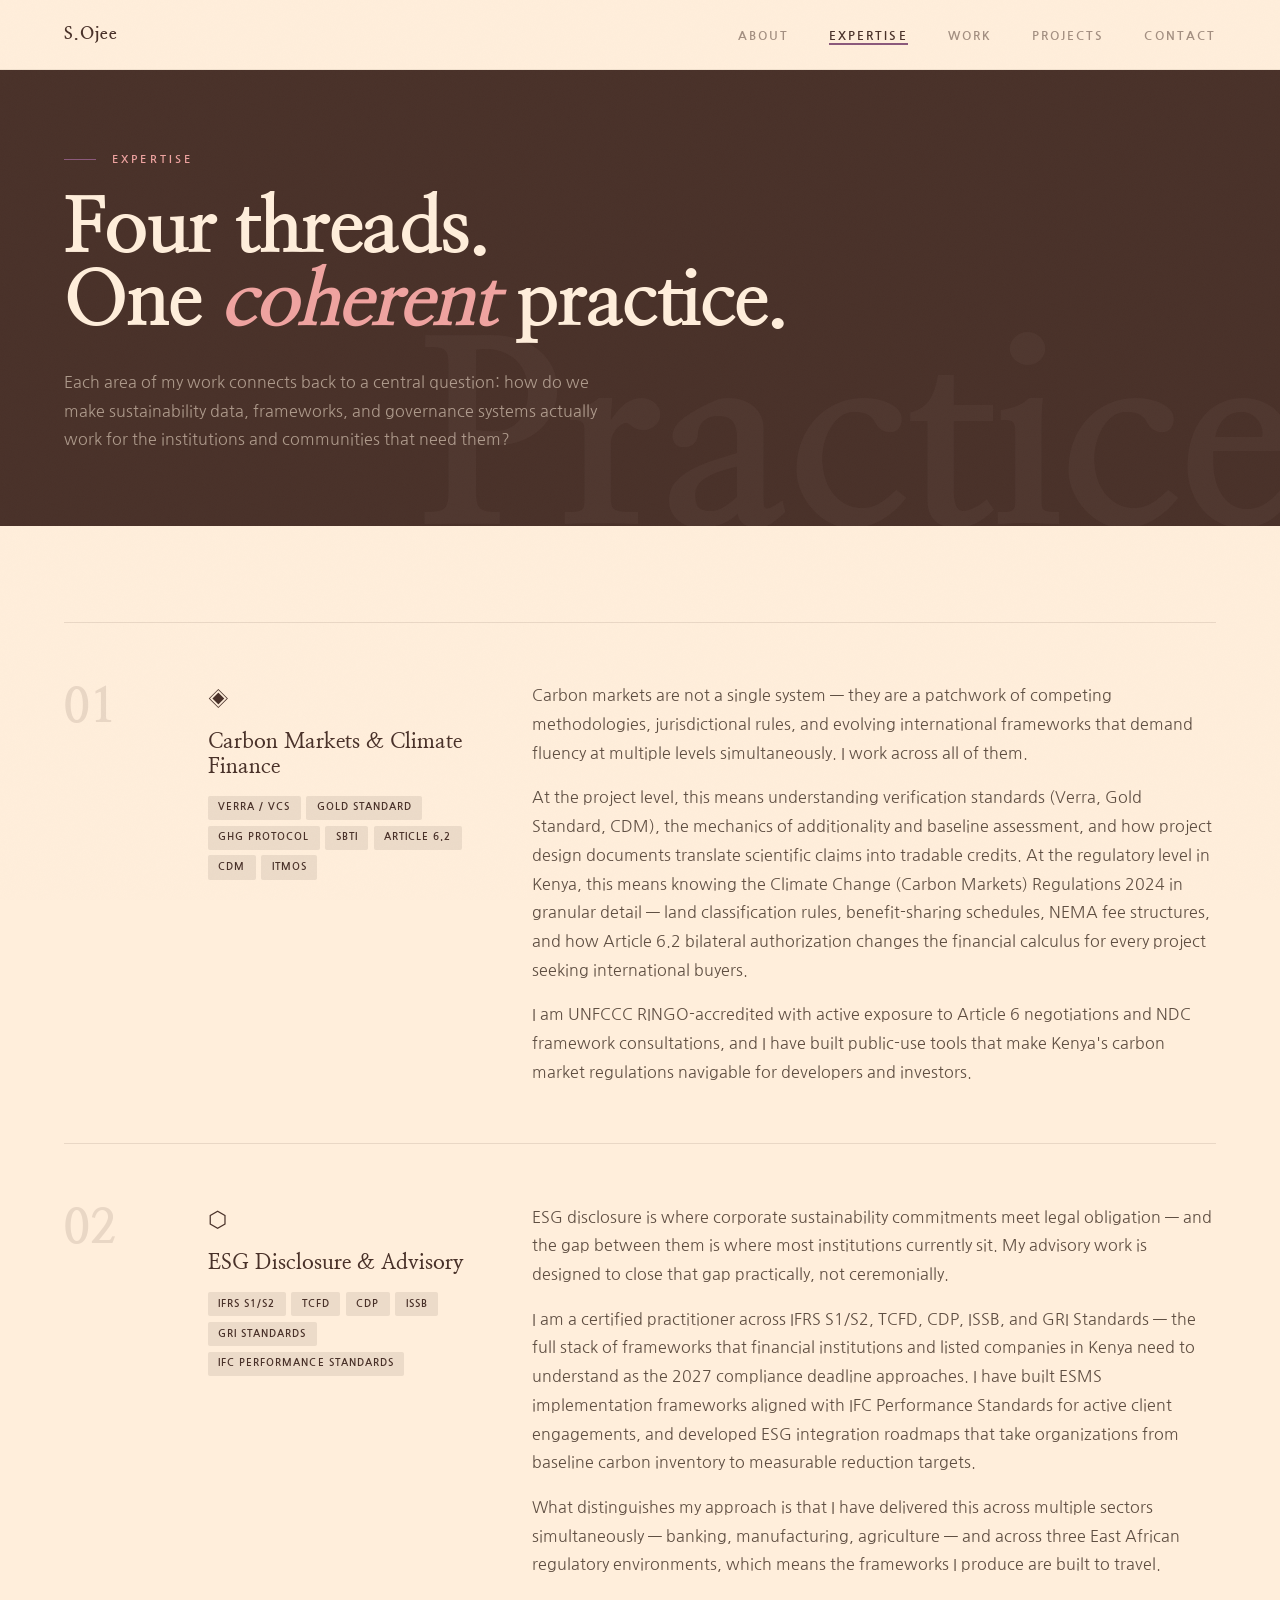
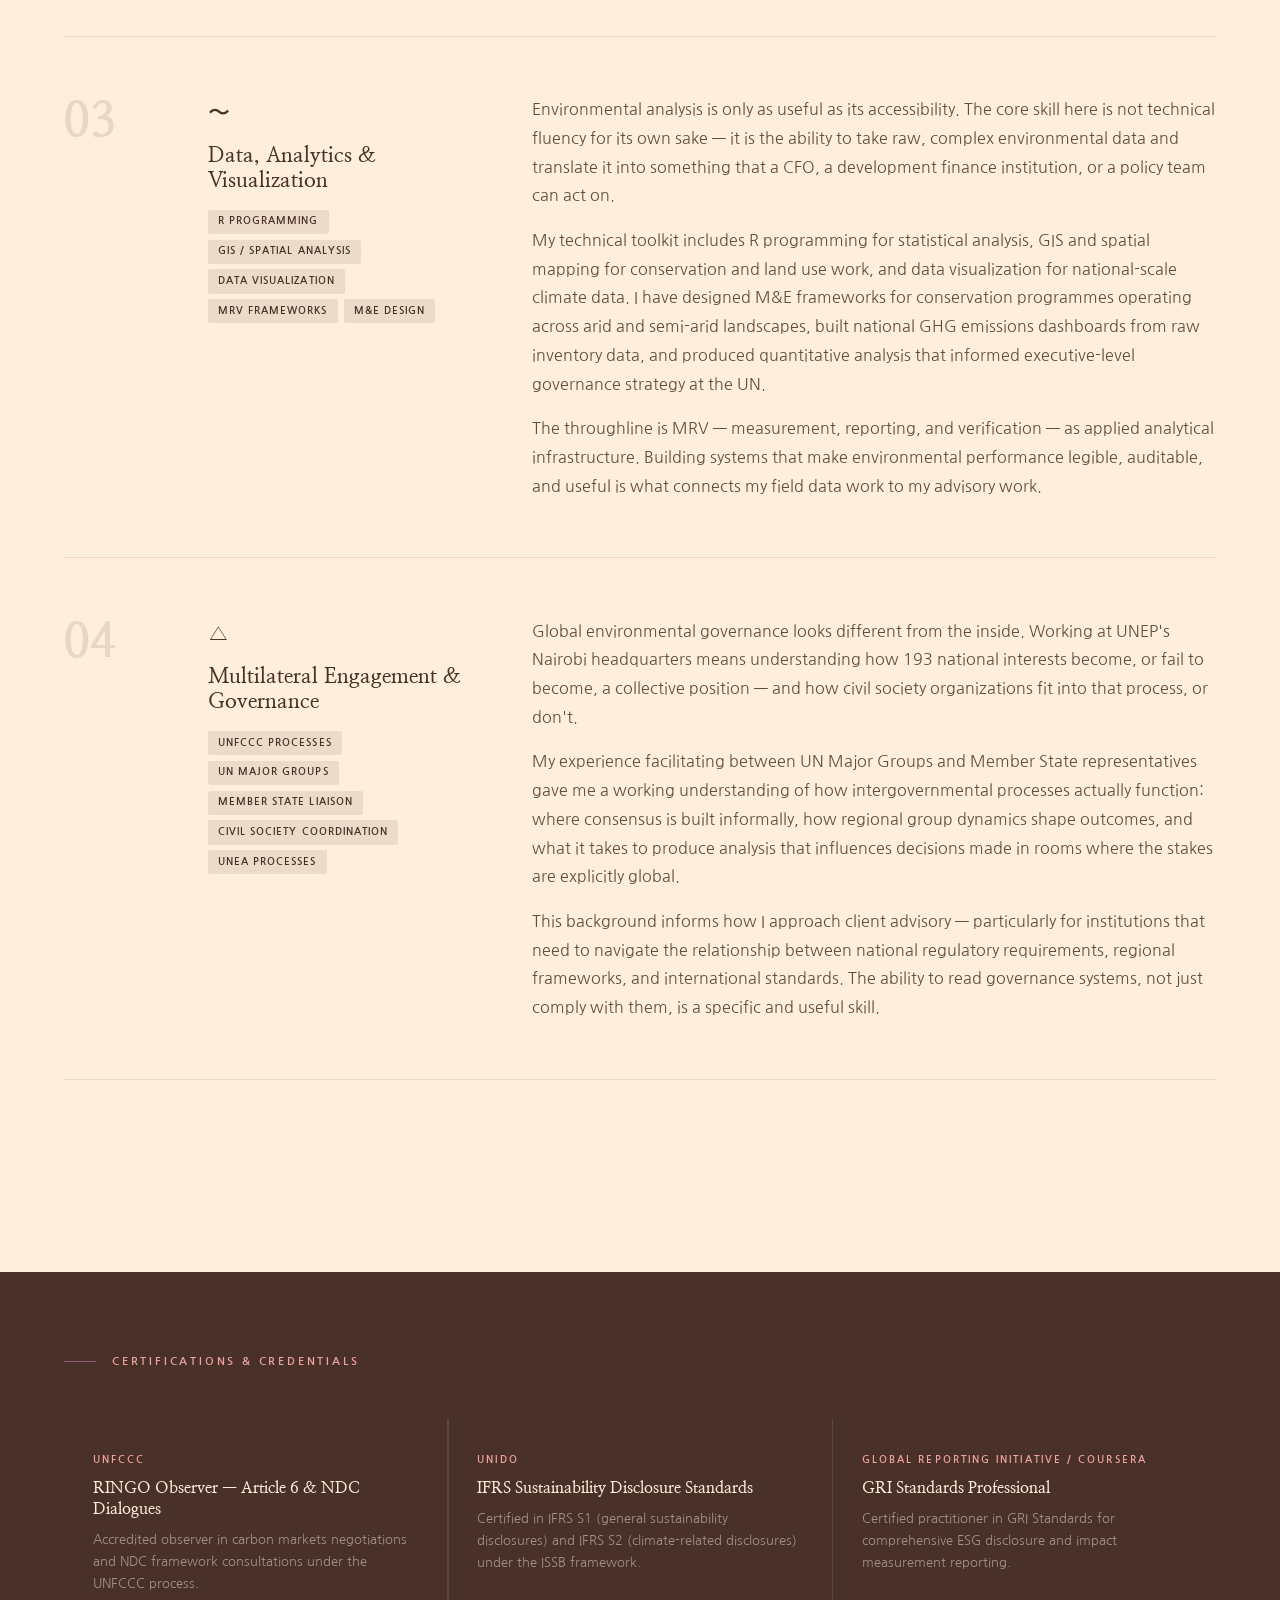
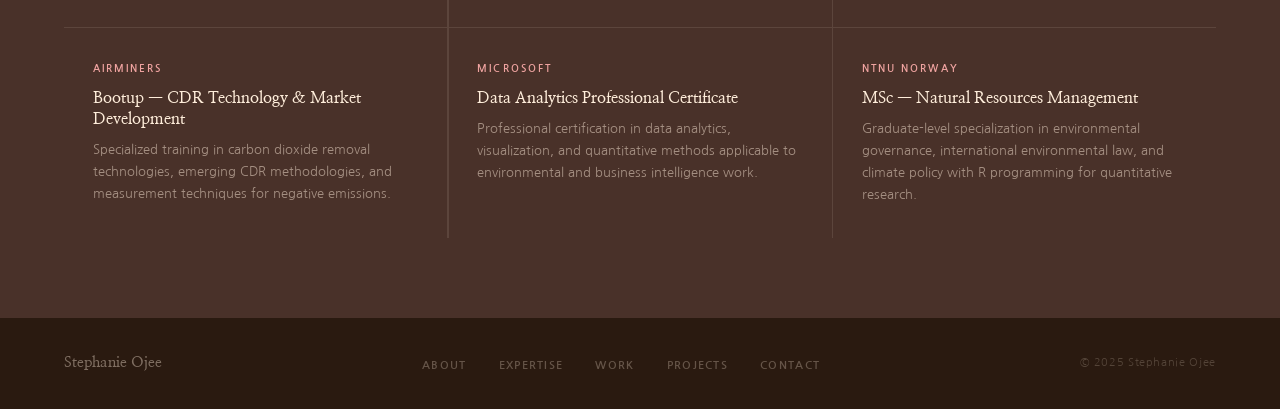
==== expertise.html @ 9ec13e8f "Add files via upload" ====
<!DOCTYPE html>
<html lang="en">
<head>
  <meta charset="UTF-8"/>
  <meta name="viewport" content="width=device-width, initial-scale=1.0"/>
  <title>Expertise — Stephanie Ojee</title>
  <style>
/* ── SHARED ── */
/* ═══════════════════════════════════════════════
   STEPHANIE OJEE — Shared Stylesheet
   ═══════════════════════════════════════════════ */

@import url('https://fonts.googleapis.com/css2?family=Nanum+Myeongjo:wght@400;700;800&family=Nanum+Gothic:wght@400;700;800&display=swap');

:root {
  --cream:  #ffeedb;
  --peach:  #ffdec7;
  --rose:   #efa3a0;
  --plum:   #8b597b;
  --earth:  #493129;
  --ink:    #2a1a10;
  --font-serif: 'Nanum Myeongjo', Georgia, serif;
  --font-sans:  'Nanum Gothic', sans-serif;
  --nav-h: 70px;
  --max-w: 1160px;
  --gutter: 4rem;
}

*, *::before, *::after { box-sizing: border-box; margin: 0; padding: 0; }
html { scroll-behavior: smooth; }

body {
  background: var(--cream);
  color: var(--earth);
  font-family: var(--font-sans);
  font-size: 16px;
  line-height: 1.7;
  overflow-x: hidden;
  padding-top: var(--nav-h);
}

img { display: block; max-width: 100%; }
a { color: inherit; text-decoration: none; }

::-webkit-scrollbar { width: 5px; }
::-webkit-scrollbar-track { background: var(--cream); }
::-webkit-scrollbar-thumb { background: var(--plum); border-radius: 3px; }

body::before {
  content: '';
  position: fixed; inset: 0;
  pointer-events: none; z-index: 9999;
  opacity: 0.02;
  background-image: url("data:image/svg+xml,%3Csvg viewBox='0 0 256 256' xmlns='http://www.w3.org/2000/svg'%3E%3Cfilter id='n'%3E%3CfeTurbulence type='fractalNoise' baseFrequency='0.9' numOctaves='4' stitchTiles='stitch'/%3E%3C/filter%3E%3Crect width='100%25' height='100%25' filter='url(%23n)'/%3E%3C/svg%3E");
  background-size: 200px 200px;
}

/* ─── NAV ──────────────────────────── */
nav {
  position: fixed;
  top: 0; left: 0; right: 0;
  height: var(--nav-h);
  z-index: 100;
  display: flex;
  justify-content: space-between;
  align-items: center;
  padding: 0 var(--gutter);
  background: rgba(255,238,219,0.93);
  backdrop-filter: blur(14px);
  border-bottom: 1px solid rgba(73,49,41,0.08);
}

.nav-logo {
  font-family: var(--font-serif);
  font-size: 1.05rem;
  font-weight: 800;
  letter-spacing: 0.05em;
  color: var(--earth);
}

.nav-links {
  display: flex;
  gap: 2.5rem;
  list-style: none;
}

.nav-links a {
  font-family: var(--font-sans);
  font-size: 0.72rem;
  font-weight: 700;
  letter-spacing: 0.18em;
  text-transform: uppercase;
  color: var(--earth);
  opacity: 0.5;
  transition: opacity 0.2s;
  position: relative;
  padding-bottom: 3px;
}

.nav-links a::after {
  content: '';
  position: absolute;
  bottom: 0; left: 0;
  width: 0; height: 1.5px;
  background: var(--plum);
  transition: width 0.3s ease;
}

.nav-links a:hover { opacity: 1; }
.nav-links a:hover::after { width: 100%; }
.nav-links a.active { opacity: 1; }
.nav-links a.active::after { width: 100%; }

.nav-toggle {
  display: none;
  flex-direction: column;
  gap: 5px;
  cursor: pointer;
  background: none;
  border: none;
  padding: 4px;
}
.nav-toggle span { display: block; width: 22px; height: 2px; background: var(--earth); }

/* ─── PAGE HERO ─────────────────────── */
.page-hero {
  background: var(--earth);
  padding: 5rem var(--gutter) 4.5rem;
  position: relative;
  overflow: hidden;
}

.page-hero-bg {
  position: absolute;
  right: -1rem; bottom: -3rem;
  font-family: var(--font-serif);
  font-size: clamp(10rem, 20vw, 22rem);
  font-weight: 800;
  color: rgba(255,238,219,0.035);
  line-height: 1;
  user-select: none;
  pointer-events: none;
  white-space: nowrap;
}

.page-label {
  font-family: var(--font-sans);
  font-size: 0.7rem;
  font-weight: 700;
  letter-spacing: 0.28em;
  text-transform: uppercase;
  color: var(--rose);
  display: flex;
  align-items: center;
  gap: 1rem;
  margin-bottom: 1.5rem;
}

.page-label::before {
  content: '';
  display: block;
  width: 2rem; height: 1px;
  background: var(--plum);
}

.page-title {
  font-family: var(--font-serif);
  font-size: clamp(2.8rem, 6vw, 5.5rem);
  font-weight: 800;
  line-height: 0.95;
  color: var(--cream);
  letter-spacing: -0.02em;
}

.page-title em { font-style: italic; color: var(--rose); }

.page-subtitle {
  max-width: 540px;
  margin-top: 1.8rem;
  font-size: 1rem;
  line-height: 1.8;
  color: rgba(255,238,219,0.55);
}

/* ─── SECTION LABEL ─────────────────── */
.section-label {
  font-family: var(--font-sans);
  font-size: 0.7rem;
  font-weight: 700;
  letter-spacing: 0.25em;
  text-transform: uppercase;
  color: var(--plum);
  display: flex;
  align-items: center;
  gap: 1rem;
  margin-bottom: 1.5rem;
}

.section-label::before {
  content: '';
  display: block;
  width: 2rem; height: 1px;
  background: var(--rose);
}

.section-label.light { color: var(--rose); }
.section-label.light::before { background: var(--plum); }

/* ─── BUTTONS ───────────────────────── */
.btn-primary {
  display: inline-block;
  background: var(--earth);
  color: var(--cream);
  font-family: var(--font-sans);
  font-size: 0.75rem;
  font-weight: 700;
  letter-spacing: 0.15em;
  text-transform: uppercase;
  padding: 0.85rem 2rem;
  border: 2px solid var(--earth);
  transition: background 0.25s, color 0.25s;
}
.btn-primary:hover { background: transparent; color: var(--earth); }

.link-arrow {
  display: inline-flex;
  align-items: center;
  gap: 0.4rem;
  font-size: 0.75rem;
  font-weight: 700;
  letter-spacing: 0.1em;
  text-transform: uppercase;
  color: var(--rose);
  transition: gap 0.2s, color 0.2s;
}
.link-arrow:hover { gap: 0.7rem; color: var(--cream); }

/* ─── TAGS ──────────────────────────── */
.tag {
  display: inline-block;
  font-size: 0.63rem;
  font-weight: 700;
  letter-spacing: 0.1em;
  text-transform: uppercase;
  padding: 0.22rem 0.65rem;
  border-radius: 2px;
}
.tag-dark  { background: rgba(73,49,41,0.1);  color: var(--earth); }
.tag-plum  { background: var(--plum);          color: var(--cream); }
.tag-rose  { background: var(--rose);          color: var(--earth); }
.tag-light { background: rgba(255,238,219,0.12); color: var(--peach); }
.tag-peach { background: var(--peach);         color: var(--earth); }

/* ─── FOOTER ────────────────────────── */
footer {
  background: var(--ink);
  padding: 2rem var(--gutter);
  display: flex;
  justify-content: space-between;
  align-items: center;
  flex-wrap: wrap;
  gap: 1rem;
}
.footer-name {
  font-family: var(--font-serif);
  font-size: 0.95rem;
  font-weight: 700;
  color: rgba(255,238,219,0.4);
}
.footer-nav {
  display: flex;
  gap: 2rem;
  list-style: none;
}
.footer-nav a {
  font-size: 0.68rem;
  font-weight: 700;
  letter-spacing: 0.12em;
  text-transform: uppercase;
  color: rgba(255,238,219,0.28);
  transition: color 0.2s;
}
.footer-nav a:hover { color: var(--rose); }
.footer-copy {
  font-size: 0.68rem;
  color: rgba(255,238,219,0.2);
  letter-spacing: 0.06em;
}

/* ─── RESPONSIVE ────────────────────── */
@media (max-width: 900px)  { :root { --gutter: 2.5rem; } }
@media (max-width: 768px) {
  :root { --gutter: 1.5rem; }
  .nav-links {
    display: none;
    flex-direction: column;
    gap: 1.5rem;
    position: absolute;
    top: var(--nav-h); left: 0; right: 0;
    background: var(--cream);
    padding: 2rem var(--gutter);
    border-top: 1px solid rgba(73,49,41,0.1);
    box-shadow: 0 8px 24px rgba(73,49,41,0.1);
  }
  .nav-links.open { display: flex; }
  .nav-toggle { display: flex; }
  .footer-nav { display: none; }
  footer { justify-content: center; text-align: center; }
}

/* ── PAGE ── */

/* ── SHARED ── */
/* ═══════════════════════════════════════════════
   STEPHANIE OJEE — Shared Stylesheet
   ═══════════════════════════════════════════════ */

@import url('https://fonts.googleapis.com/css2?family=Nanum+Myeongjo:wght@400;700;800&family=Nanum+Gothic:wght@400;700;800&display=swap');

:root {
  --cream:  #ffeedb;
  --peach:  #ffdec7;
  --rose:   #efa3a0;
  --plum:   #8b597b;
  --earth:  #493129;
  --ink:    #2a1a10;
  --font-serif: 'Nanum Myeongjo', Georgia, serif;
  --font-sans:  'Nanum Gothic', sans-serif;
  --nav-h: 70px;
  --max-w: 1160px;
  --gutter: 4rem;
}

*, *::before, *::after { box-sizing: border-box; margin: 0; padding: 0; }
html { scroll-behavior: smooth; }

body {
  background: var(--cream);
  color: var(--earth);
  font-family: var(--font-sans);
  font-size: 16px;
  line-height: 1.7;
  overflow-x: hidden;
  padding-top: var(--nav-h);
}

img { display: block; max-width: 100%; }
a { color: inherit; text-decoration: none; }

::-webkit-scrollbar { width: 5px; }
::-webkit-scrollbar-track { background: var(--cream); }
::-webkit-scrollbar-thumb { background: var(--plum); border-radius: 3px; }

body::before {
  content: '';
  position: fixed; inset: 0;
  pointer-events: none; z-index: 9999;
  opacity: 0.02;
  background-image: url("data:image/svg+xml,%3Csvg viewBox='0 0 256 256' xmlns='http://www.w3.org/2000/svg'%3E%3Cfilter id='n'%3E%3CfeTurbulence type='fractalNoise' baseFrequency='0.9' numOctaves='4' stitchTiles='stitch'/%3E%3C/filter%3E%3Crect width='100%25' height='100%25' filter='url(%23n)'/%3E%3C/svg%3E");
  background-size: 200px 200px;
}

/* ─── NAV ──────────────────────────── */
nav {
  position: fixed;
  top: 0; left: 0; right: 0;
  height: var(--nav-h);
  z-index: 100;
  display: flex;
  justify-content: space-between;
  align-items: center;
  padding: 0 var(--gutter);
  background: rgba(255,238,219,0.93);
  backdrop-filter: blur(14px);
  border-bottom: 1px solid rgba(73,49,41,0.08);
}

.nav-logo {
  font-family: var(--font-serif);
  font-size: 1.05rem;
  font-weight: 800;
  letter-spacing: 0.05em;
  color: var(--earth);
}

.nav-links {
  display: flex;
  gap: 2.5rem;
  list-style: none;
}

.nav-links a {
  font-family: var(--font-sans);
  font-size: 0.72rem;
  font-weight: 700;
  letter-spacing: 0.18em;
  text-transform: uppercase;
  color: var(--earth);
  opacity: 0.5;
  transition: opacity 0.2s;
  position: relative;
  padding-bottom: 3px;
}

.nav-links a::after {
  content: '';
  position: absolute;
  bottom: 0; left: 0;
  width: 0; height: 1.5px;
  background: var(--plum);
  transition: width 0.3s ease;
}

.nav-links a:hover { opacity: 1; }
.nav-links a:hover::after { width: 100%; }
.nav-links a.active { opacity: 1; }
.nav-links a.active::after { width: 100%; }

.nav-toggle {
  display: none;
  flex-direction: column;
  gap: 5px;
  cursor: pointer;
  background: none;
  border: none;
  padding: 4px;
}
.nav-toggle span { display: block; width: 22px; height: 2px; background: var(--earth); }

/* ─── PAGE HERO ─────────────────────── */
.page-hero {
  background: var(--earth);
  padding: 5rem var(--gutter) 4.5rem;
  position: relative;
  overflow: hidden;
}

.page-hero-bg {
  position: absolute;
  right: -1rem; bottom: -3rem;
  font-family: var(--font-serif);
  font-size: clamp(10rem, 20vw, 22rem);
  font-weight: 800;
  color: rgba(255,238,219,0.035);
  line-height: 1;
  user-select: none;
  pointer-events: none;
  white-space: nowrap;
}

.page-label {
  font-family: var(--font-sans);
  font-size: 0.7rem;
  font-weight: 700;
  letter-spacing: 0.28em;
  text-transform: uppercase;
  color: var(--rose);
  display: flex;
  align-items: center;
  gap: 1rem;
  margin-bottom: 1.5rem;
}

.page-label::before {
  content: '';
  display: block;
  width: 2rem; height: 1px;
  background: var(--plum);
}

.page-title {
  font-family: var(--font-serif);
  font-size: clamp(2.8rem, 6vw, 5.5rem);
  font-weight: 800;
  line-height: 0.95;
  color: var(--cream);
  letter-spacing: -0.02em;
}

.page-title em { font-style: italic; color: var(--rose); }

.page-subtitle {
  max-width: 540px;
  margin-top: 1.8rem;
  font-size: 1rem;
  line-height: 1.8;
  color: rgba(255,238,219,0.55);
}

/* ─── SECTION LABEL ─────────────────── */
.section-label {
  font-family: var(--font-sans);
  font-size: 0.7rem;
  font-weight: 700;
  letter-spacing: 0.25em;
  text-transform: uppercase;
  color: var(--plum);
  display: flex;
  align-items: center;
  gap: 1rem;
  margin-bottom: 1.5rem;
}

.section-label::before {
  content: '';
  display: block;
  width: 2rem; height: 1px;
  background: var(--rose);
}

.section-label.light { color: var(--rose); }
.section-label.light::before { background: var(--plum); }

/* ─── BUTTONS ───────────────────────── */
.btn-primary {
  display: inline-block;
  background: var(--earth);
  color: var(--cream);
  font-family: var(--font-sans);
  font-size: 0.75rem;
  font-weight: 700;
  letter-spacing: 0.15em;
  text-transform: uppercase;
  padding: 0.85rem 2rem;
  border: 2px solid var(--earth);
  transition: background 0.25s, color 0.25s;
}
.btn-primary:hover { background: transparent; color: var(--earth); }

.link-arrow {
  display: inline-flex;
  align-items: center;
  gap: 0.4rem;
  font-size: 0.75rem;
  font-weight: 700;
  letter-spacing: 0.1em;
  text-transform: uppercase;
  color: var(--rose);
  transition: gap 0.2s, color 0.2s;
}
.link-arrow:hover { gap: 0.7rem; color: var(--cream); }

/* ─── TAGS ──────────────────────────── */
.tag {
  display: inline-block;
  font-size: 0.63rem;
  font-weight: 700;
  letter-spacing: 0.1em;
  text-transform: uppercase;
  padding: 0.22rem 0.65rem;
  border-radius: 2px;
}
.tag-dark  { background: rgba(73,49,41,0.1);  color: var(--earth); }
.tag-plum  { background: var(--plum);          color: var(--cream); }
.tag-rose  { background: var(--rose);          color: var(--earth); }
.tag-light { background: rgba(255,238,219,0.12); color: var(--peach); }
.tag-peach { background: var(--peach);         color: var(--earth); }

/* ─── FOOTER ────────────────────────── */
footer {
  background: var(--ink);
  padding: 2rem var(--gutter);
  display: flex;
  justify-content: space-between;
  align-items: center;
  flex-wrap: wrap;
  gap: 1rem;
}
.footer-name {
  font-family: var(--font-serif);
  font-size: 0.95rem;
  font-weight: 700;
  color: rgba(255,238,219,0.4);
}
.footer-nav {
  display: flex;
  gap: 2rem;
  list-style: none;
}
.footer-nav a {
  font-size: 0.68rem;
  font-weight: 700;
  letter-spacing: 0.12em;
  text-transform: uppercase;
  color: rgba(255,238,219,0.28);
  transition: color 0.2s;
}
.footer-nav a:hover { color: var(--rose); }
.footer-copy {
  font-size: 0.68rem;
  color: rgba(255,238,219,0.2);
  letter-spacing: 0.06em;
}

/* ─── RESPONSIVE ────────────────────── */
@media (max-width: 900px)  { :root { --gutter: 2.5rem; } }
@media (max-width: 768px) {
  :root { --gutter: 1.5rem; }
  .nav-links {
    display: none;
    flex-direction: column;
    gap: 1.5rem;
    position: absolute;
    top: var(--nav-h); left: 0; right: 0;
    background: var(--cream);
    padding: 2rem var(--gutter);
    border-top: 1px solid rgba(73,49,41,0.1);
    box-shadow: 0 8px 24px rgba(73,49,41,0.1);
  }
  .nav-links.open { display: flex; }
  .nav-toggle { display: flex; }
  .footer-nav { display: none; }
  footer { justify-content: center; text-align: center; }
}

/* ── PAGE ── */

    .expertise-body {
      padding: 6rem var(--gutter);
    }

    /* Four main domains */
    .domains {
      display: flex;
      flex-direction: column;
      gap: 0;
      max-width: var(--max-w);
      margin-bottom: 6rem;
    }

    .domain-item {
      display: grid;
      grid-template-columns: 80px 260px 1fr;
      gap: 4rem;
      align-items: start;
      padding: 3.5rem 0;
      border-top: 1px solid rgba(73,49,41,0.12);
    }

    .domain-item:last-child { border-bottom: 1px solid rgba(73,49,41,0.12); }

    .domain-num {
      font-family: var(--font-serif);
      font-size: 3rem;
      font-weight: 800;
      line-height: 1;
      color: rgba(73,49,41,0.12);
      padding-top: 0.3rem;
    }

    .domain-left {}

    .domain-icon {
      font-size: 1.4rem;
      margin-bottom: 0.8rem;
    }

    .domain-title {
      font-family: var(--font-serif);
      font-size: 1.3rem;
      font-weight: 700;
      color: var(--earth);
      line-height: 1.2;
      margin-bottom: 0.8rem;
    }

    .domain-tags {
      display: flex;
      flex-wrap: wrap;
      gap: 0.35rem;
      margin-top: 1rem;
    }

    .domain-body {
      padding-top: 0.2rem;
    }

    .domain-body p {
      font-size: 0.97rem;
      line-height: 1.85;
      color: var(--ink);
      opacity: 0.75;
      margin-bottom: 1rem;
    }
    .domain-body p:last-child { margin-bottom: 0; }

    /* Certifications */
    .certs-section {
      background: var(--earth);
      padding: 5rem var(--gutter);
    }

    .certs-inner {
      max-width: var(--max-w);
    }

    .certs-grid {
      display: grid;
      grid-template-columns: repeat(3, 1fr);
      gap: 1.5px;
      background: rgba(255,238,219,0.1);
      margin-top: 3rem;
    }

    .cert-card {
      background: var(--earth);
      padding: 2rem 1.8rem;
      transition: background 0.3s;
    }
    .cert-card:hover { background: #5a3d2e; }

    .cert-issuer {
      font-size: 0.65rem;
      font-weight: 700;
      letter-spacing: 0.2em;
      text-transform: uppercase;
      color: var(--rose);
      margin-bottom: 0.6rem;
    }

    .cert-name {
      font-family: var(--font-serif);
      font-size: 1rem;
      font-weight: 700;
      color: var(--cream);
      line-height: 1.3;
    }

    .cert-desc {
      font-size: 0.83rem;
      line-height: 1.65;
      color: rgba(255,238,219,0.5);
      margin-top: 0.6rem;
    }

    @media (max-width: 960px) {
      .domain-item { grid-template-columns: 60px 1fr; gap: 2rem; }
      .domain-left { grid-column: 2; }
      .domain-body { grid-column: 2; }
      .certs-grid { grid-template-columns: repeat(2, 1fr); }
    }

    @media (max-width: 600px) {
      .domain-item { grid-template-columns: 1fr; gap: 1rem; }
      .domain-num { display: none; }
      .certs-grid { grid-template-columns: 1fr; }
    }
  </style>
</head>
<body>

<nav id="nav">
  <a href="index.html" class="nav-logo">S.Ojee</a>
  <button class="nav-toggle" aria-label="Toggle navigation" onclick="document.querySelector('.nav-links').classList.toggle('open')">
    <span></span><span></span><span></span>
  </button>
  <ul class="nav-links">
    <li><a href="about.html">About</a></li>
    <li><a href="expertise.html" class="active">Expertise</a></li>
    <li><a href="work.html">Work</a></li>
    <li><a href="projects.html">Projects</a></li>
    <li><a href="contact.html">Contact</a></li>
  </ul>
</nav>

<main>
  <div class="page-hero">
    <div class="page-hero-bg" aria-hidden="true">Practice</div>
    <p class="page-label">Expertise</p>
    <h1 class="page-title">Four threads.<br>One <em>coherent</em> practice.</h1>
    <p class="page-subtitle">
      Each area of my work connects back to a central question: how do we make
      sustainability data, frameworks, and governance systems actually work for
      the institutions and communities that need them?
    </p>
  </div>

  <section class="expertise-body">
    <div class="domains">

      <div class="domain-item">
        <div class="domain-num">01</div>
        <div class="domain-left">
          <div class="domain-icon">◈</div>
          <h2 class="domain-title">Carbon Markets &amp; Climate Finance</h2>
          <div class="domain-tags">
            <span class="tag tag-dark">Verra / VCS</span>
            <span class="tag tag-dark">Gold Standard</span>
            <span class="tag tag-dark">GHG Protocol</span>
            <span class="tag tag-dark">SBTi</span>
            <span class="tag tag-dark">Article 6.2</span>
            <span class="tag tag-dark">CDM</span>
            <span class="tag tag-dark">ITMOs</span>
          </div>
        </div>
        <div class="domain-body">
          <p>
            Carbon markets are not a single system — they are a patchwork of competing
            methodologies, jurisdictional rules, and evolving international frameworks
            that demand fluency at multiple levels simultaneously. I work across all of them.
          </p>
          <p>
            At the project level, this means understanding verification standards (Verra, Gold
            Standard, CDM), the mechanics of additionality and baseline assessment, and how
            project design documents translate scientific claims into tradable credits.
            At the regulatory level in Kenya, this means knowing the Climate Change (Carbon
            Markets) Regulations 2024 in granular detail — land classification rules,
            benefit-sharing schedules, NEMA fee structures, and how Article 6.2 bilateral
            authorization changes the financial calculus for every project seeking
            international buyers.
          </p>
          <p>
            I am UNFCCC RINGO-accredited with active exposure to Article 6 negotiations
            and NDC framework consultations, and I have built public-use tools that make
            Kenya's carbon market regulations navigable for developers and investors.
          </p>
        </div>
      </div>

      <div class="domain-item">
        <div class="domain-num">02</div>
        <div class="domain-left">
          <div class="domain-icon">⬡</div>
          <h2 class="domain-title">ESG Disclosure &amp; Advisory</h2>
          <div class="domain-tags">
            <span class="tag tag-dark">IFRS S1/S2</span>
            <span class="tag tag-dark">TCFD</span>
            <span class="tag tag-dark">CDP</span>
            <span class="tag tag-dark">ISSB</span>
            <span class="tag tag-dark">GRI Standards</span>
            <span class="tag tag-dark">IFC Performance Standards</span>
          </div>
        </div>
        <div class="domain-body">
          <p>
            ESG disclosure is where corporate sustainability commitments meet legal
            obligation — and the gap between them is where most institutions currently
            sit. My advisory work is designed to close that gap practically, not
            ceremonially.
          </p>
          <p>
            I am a certified practitioner across IFRS S1/S2, TCFD, CDP, ISSB, and
            GRI Standards — the full stack of frameworks that financial institutions
            and listed companies in Kenya need to understand as the 2027 compliance
            deadline approaches. I have built ESMS implementation frameworks aligned
            with IFC Performance Standards for active client engagements, and
            developed ESG integration roadmaps that take organizations from baseline
            carbon inventory to measurable reduction targets.
          </p>
          <p>
            What distinguishes my approach is that I have delivered this across multiple
            sectors simultaneously — banking, manufacturing, agriculture — and across
            three East African regulatory environments, which means the frameworks I
            produce are built to travel.
          </p>
        </div>
      </div>

      <div class="domain-item">
        <div class="domain-num">03</div>
        <div class="domain-left">
          <div class="domain-icon">〜</div>
          <h2 class="domain-title">Data, Analytics &amp; Visualization</h2>
          <div class="domain-tags">
            <span class="tag tag-dark">R Programming</span>
            <span class="tag tag-dark">GIS / Spatial Analysis</span>
            <span class="tag tag-dark">Data Visualization</span>
            <span class="tag tag-dark">MRV Frameworks</span>
            <span class="tag tag-dark">M&amp;E Design</span>
          </div>
        </div>
        <div class="domain-body">
          <p>
            Environmental analysis is only as useful as its accessibility. The core skill
            here is not technical fluency for its own sake — it is the ability to take raw,
            complex environmental data and translate it into something that a CFO, a
            development finance institution, or a policy team can act on.
          </p>
          <p>
            My technical toolkit includes R programming for statistical analysis, GIS and
            spatial mapping for conservation and land use work, and data visualization
            for national-scale climate data. I have designed M&amp;E frameworks for
            conservation programmes operating across arid and semi-arid landscapes,
            built national GHG emissions dashboards from raw inventory data, and produced
            quantitative analysis that informed executive-level governance strategy
            at the UN.
          </p>
          <p>
            The throughline is MRV — measurement, reporting, and verification — as
            applied analytical infrastructure. Building systems that make environmental
            performance legible, auditable, and useful is what connects my field
            data work to my advisory work.
          </p>
        </div>
      </div>

      <div class="domain-item">
        <div class="domain-num">04</div>
        <div class="domain-left">
          <div class="domain-icon">△</div>
          <h2 class="domain-title">Multilateral Engagement &amp; Governance</h2>
          <div class="domain-tags">
            <span class="tag tag-dark">UNFCCC Processes</span>
            <span class="tag tag-dark">UN Major Groups</span>
            <span class="tag tag-dark">Member State Liaison</span>
            <span class="tag tag-dark">Civil Society Coordination</span>
            <span class="tag tag-dark">UNEA Processes</span>
          </div>
        </div>
        <div class="domain-body">
          <p>
            Global environmental governance looks different from the inside. Working
            at UNEP's Nairobi headquarters means understanding how 193 national interests
            become, or fail to become, a collective position — and how civil society
            organizations fit into that process, or don't.
          </p>
          <p>
            My experience facilitating between UN Major Groups and Member State
            representatives gave me a working understanding of how intergovernmental
            processes actually function: where consensus is built informally,
            how regional group dynamics shape outcomes, and what it takes to
            produce analysis that influences decisions made in rooms where
            the stakes are explicitly global.
          </p>
          <p>
            This background informs how I approach client advisory — particularly
            for institutions that need to navigate the relationship between national
            regulatory requirements, regional frameworks, and international standards.
            The ability to read governance systems, not just comply with them, is
            a specific and useful skill.
          </p>
        </div>
      </div>

    </div><!-- /domains -->
  </section>

  <!-- Certifications -->
  <section class="certs-section">
    <div class="certs-inner">
      <p class="section-label light">Certifications &amp; Credentials</p>
      <div class="certs-grid">
        <div class="cert-card">
          <div class="cert-issuer">UNFCCC</div>
          <div class="cert-name">RINGO Observer — Article 6 &amp; NDC Dialogues</div>
          <div class="cert-desc">Accredited observer in carbon markets negotiations and NDC framework consultations under the UNFCCC process.</div>
        </div>
        <div class="cert-card">
          <div class="cert-issuer">UNIDO</div>
          <div class="cert-name">IFRS Sustainability Disclosure Standards</div>
          <div class="cert-desc">Certified in IFRS S1 (general sustainability disclosures) and IFRS S2 (climate-related disclosures) under the ISSB framework.</div>
        </div>
        <div class="cert-card">
          <div class="cert-issuer">Global Reporting Initiative / Coursera</div>
          <div class="cert-name">GRI Standards Professional</div>
          <div class="cert-desc">Certified practitioner in GRI Standards for comprehensive ESG disclosure and impact measurement reporting.</div>
        </div>
        <div class="cert-card">
          <div class="cert-issuer">AirMiners</div>
          <div class="cert-name">Bootup — CDR Technology &amp; Market Development</div>
          <div class="cert-desc">Specialized training in carbon dioxide removal technologies, emerging CDR methodologies, and measurement techniques for negative emissions.</div>
        </div>
        <div class="cert-card">
          <div class="cert-issuer">Microsoft</div>
          <div class="cert-name">Data Analytics Professional Certificate</div>
          <div class="cert-desc">Professional certification in data analytics, visualization, and quantitative methods applicable to environmental and business intelligence work.</div>
        </div>
        <div class="cert-card">
          <div class="cert-issuer">NTNU Norway</div>
          <div class="cert-name">MSc — Natural Resources Management</div>
          <div class="cert-desc">Graduate-level specialization in environmental governance, international environmental law, and climate policy with R programming for quantitative research.</div>
        </div>
      </div>
    </div>
  </section>

</main>

<footer>
  <span class="footer-name">Stephanie Ojee</span>
  <ul class="footer-nav">
    <li><a href="about.html">About</a></li>
    <li><a href="expertise.html">Expertise</a></li>
    <li><a href="work.html">Work</a></li>
    <li><a href="projects.html">Projects</a></li>
    <li><a href="contact.html">Contact</a></li>
  </ul>
  <span class="footer-copy">© 2025 Stephanie Ojee</span>
</footer>

<script>
  const nav = document.getElementById('nav');
  window.addEventListener('scroll', () => {
    nav.style.boxShadow = window.scrollY > 20 ? '0 2px 20px rgba(73,49,41,0.07)' : 'none';
  });
  document.querySelectorAll('.nav-links a').forEach(a => {
    a.addEventListener('click', () => document.querySelector('.nav-links').classList.remove('open'));
  });
</script>
</body>
</html>
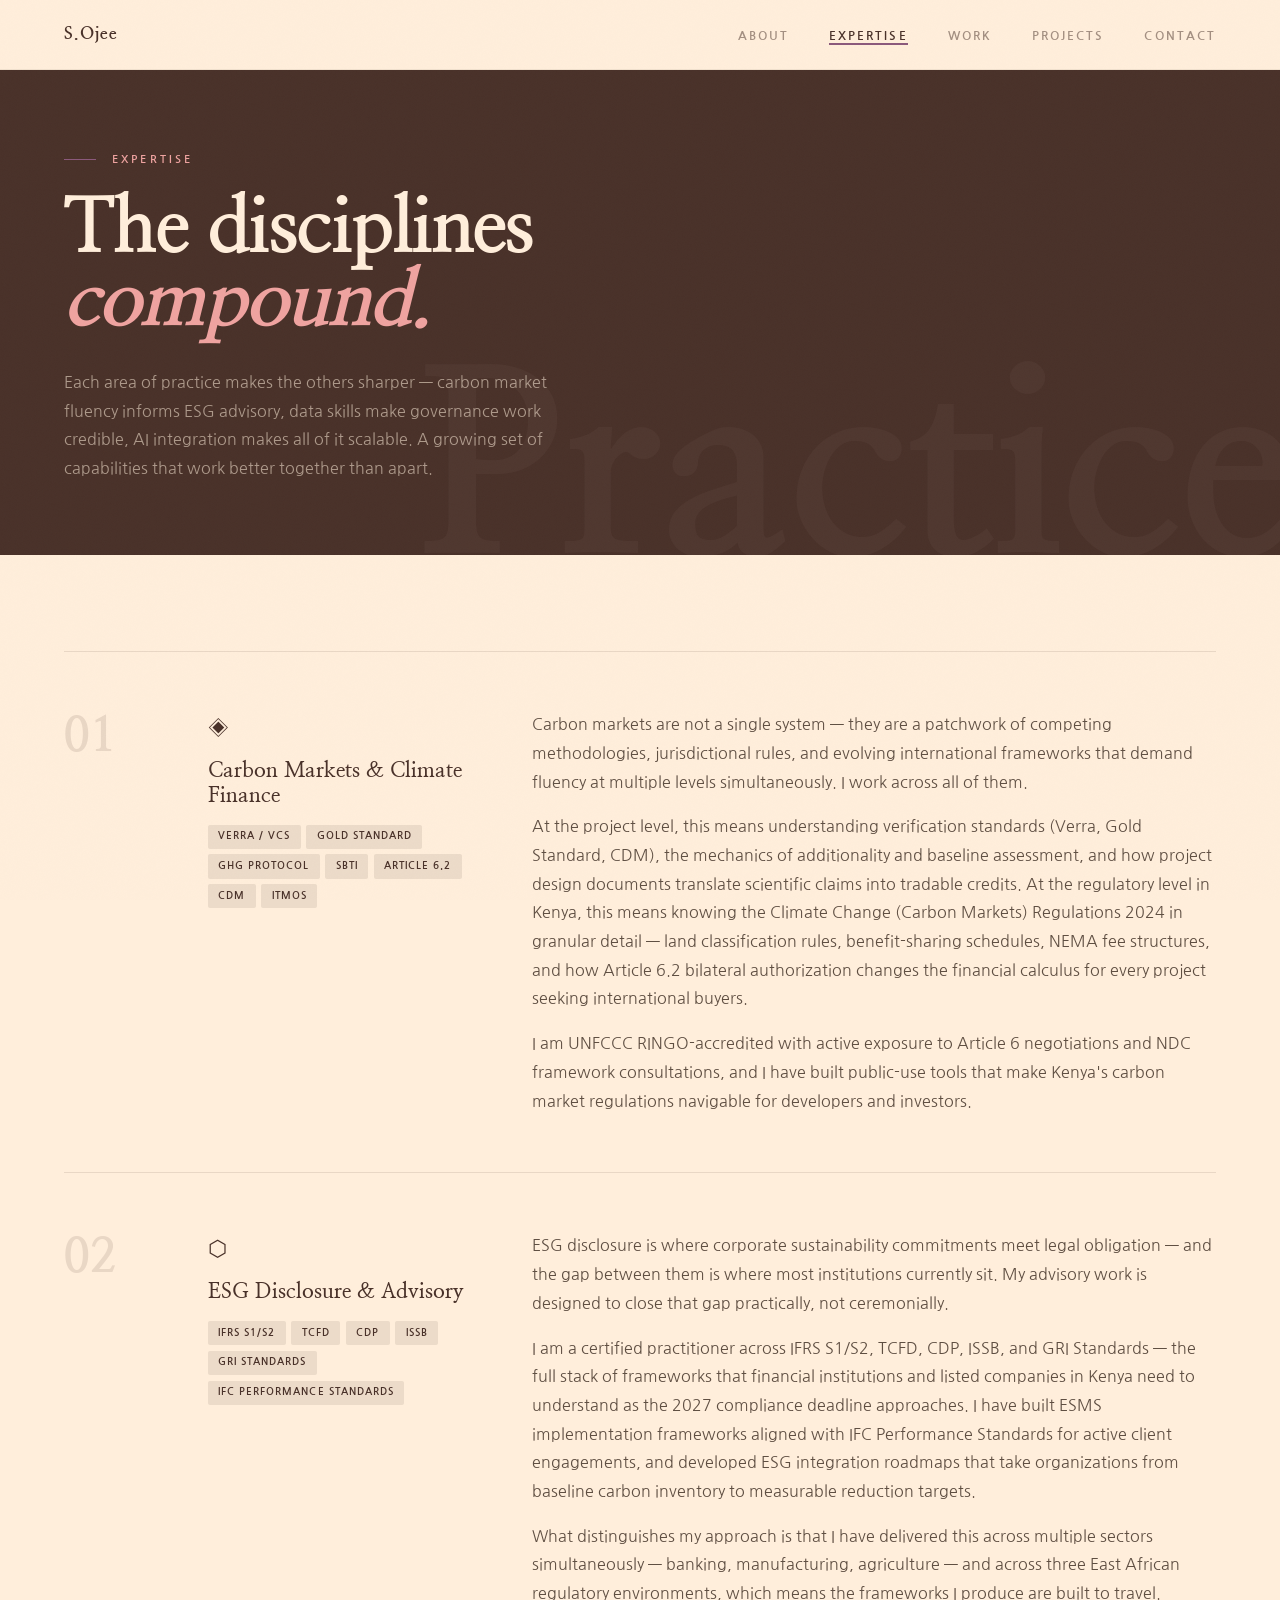
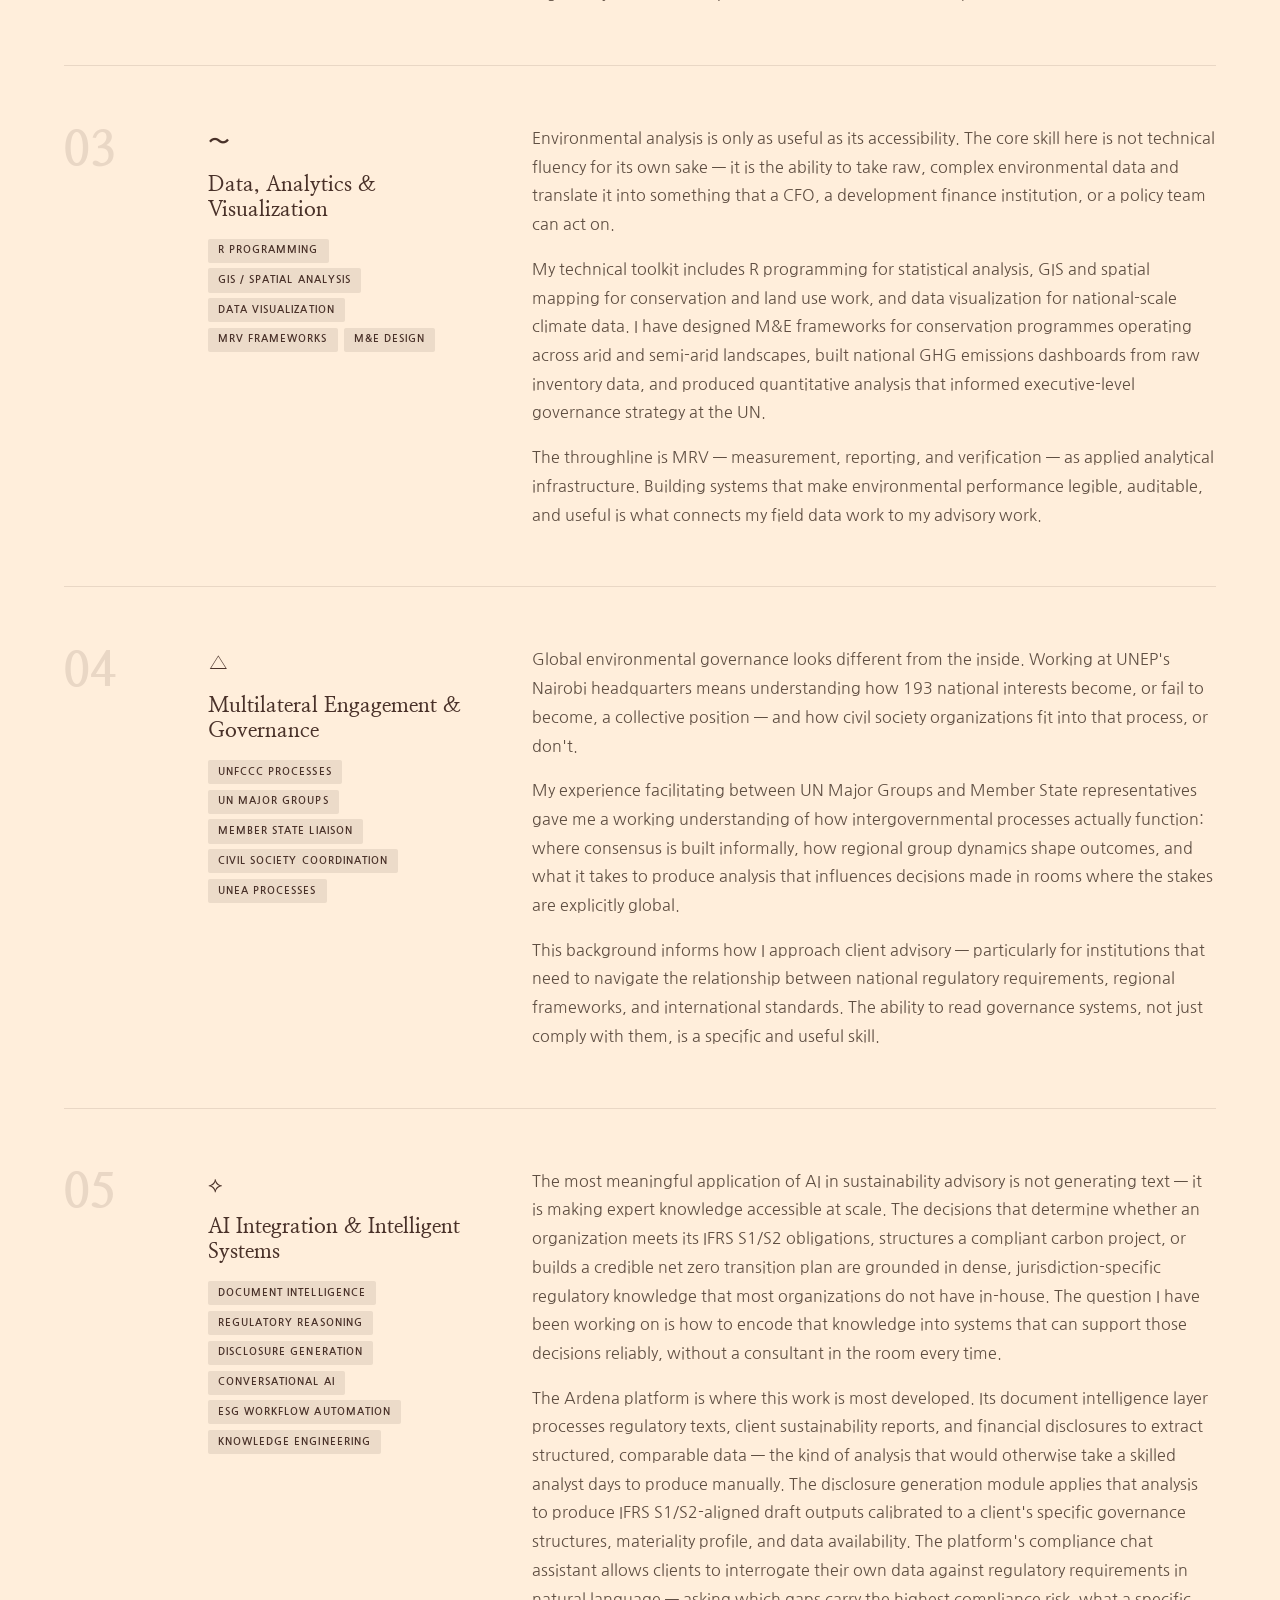
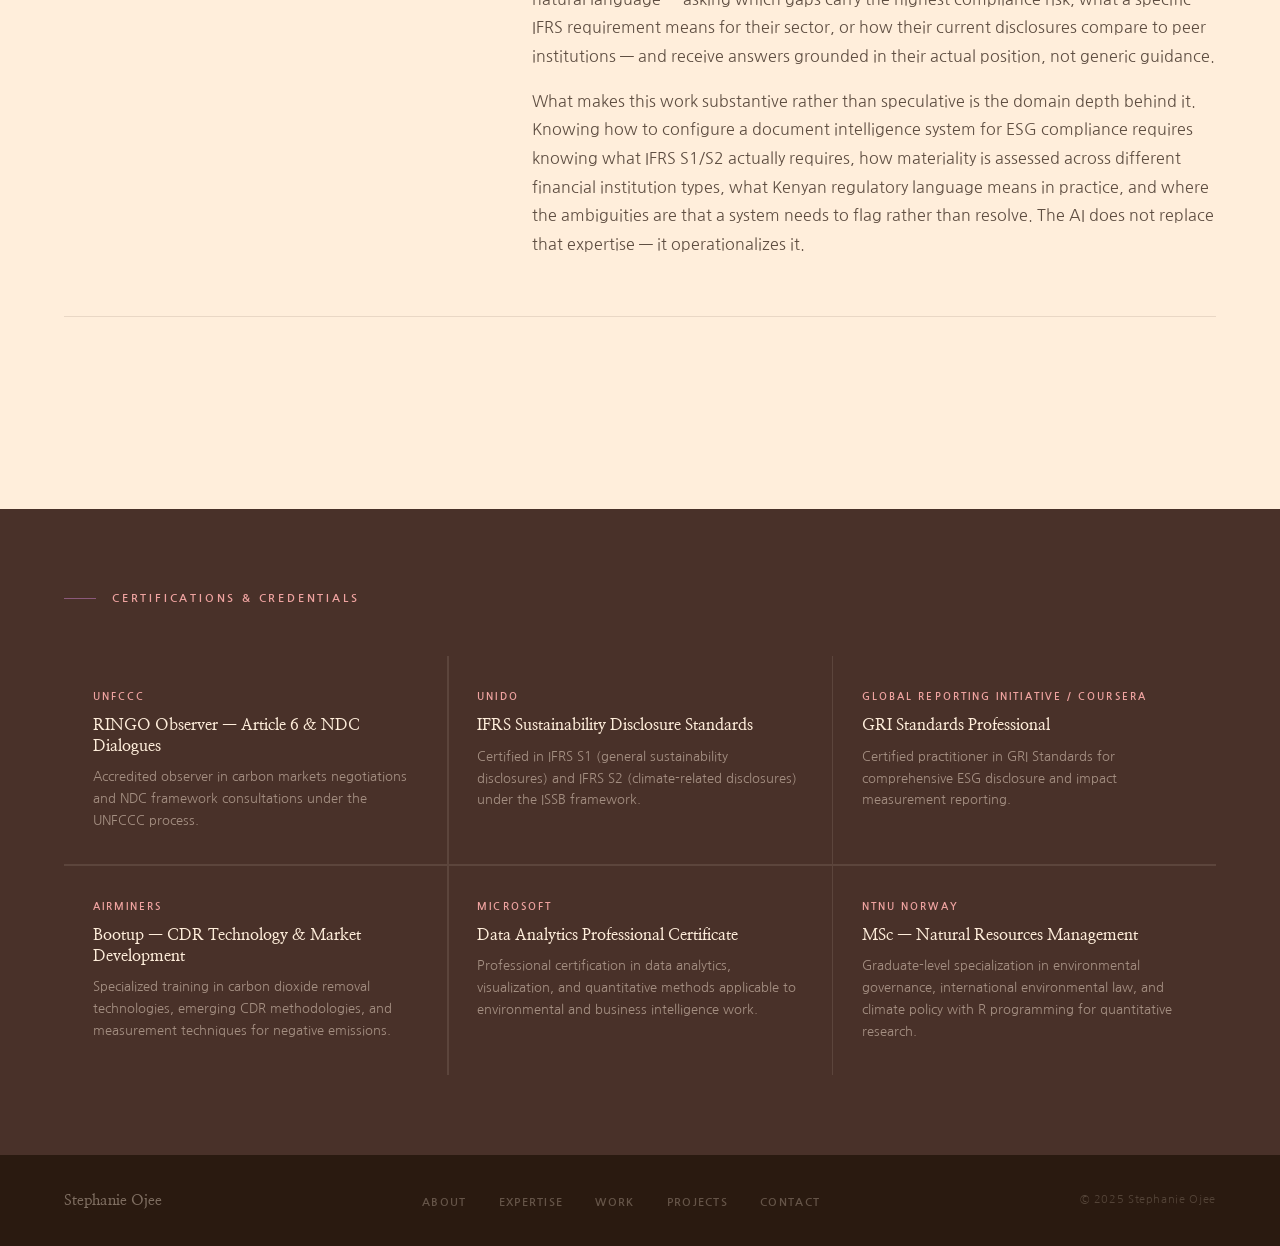
==== commit f171ec16: "Refactor expertise.html and update content Removed shared stylesheet and updated page title and subt" ====
--- a/expertise.html
+++ b/expertise.html
@@ -310,309 +310,6 @@
 
 /* ── PAGE ── */
 
-/* ── SHARED ── */
-/* ═══════════════════════════════════════════════
-   STEPHANIE OJEE — Shared Stylesheet
-   ═══════════════════════════════════════════════ */
-
-@import url('https://fonts.googleapis.com/css2?family=Nanum+Myeongjo:wght@400;700;800&family=Nanum+Gothic:wght@400;700;800&display=swap');
-
-:root {
-  --cream:  #ffeedb;
-  --peach:  #ffdec7;
-  --rose:   #efa3a0;
-  --plum:   #8b597b;
-  --earth:  #493129;
-  --ink:    #2a1a10;
-  --font-serif: 'Nanum Myeongjo', Georgia, serif;
-  --font-sans:  'Nanum Gothic', sans-serif;
-  --nav-h: 70px;
-  --max-w: 1160px;
-  --gutter: 4rem;
-}
-
-*, *::before, *::after { box-sizing: border-box; margin: 0; padding: 0; }
-html { scroll-behavior: smooth; }
-
-body {
-  background: var(--cream);
-  color: var(--earth);
-  font-family: var(--font-sans);
-  font-size: 16px;
-  line-height: 1.7;
-  overflow-x: hidden;
-  padding-top: var(--nav-h);
-}
-
-img { display: block; max-width: 100%; }
-a { color: inherit; text-decoration: none; }
-
-::-webkit-scrollbar { width: 5px; }
-::-webkit-scrollbar-track { background: var(--cream); }
-::-webkit-scrollbar-thumb { background: var(--plum); border-radius: 3px; }
-
-body::before {
-  content: '';
-  position: fixed; inset: 0;
-  pointer-events: none; z-index: 9999;
-  opacity: 0.02;
-  background-image: url("data:image/svg+xml,%3Csvg viewBox='0 0 256 256' xmlns='http://www.w3.org/2000/svg'%3E%3Cfilter id='n'%3E%3CfeTurbulence type='fractalNoise' baseFrequency='0.9' numOctaves='4' stitchTiles='stitch'/%3E%3C/filter%3E%3Crect width='100%25' height='100%25' filter='url(%23n)'/%3E%3C/svg%3E");
-  background-size: 200px 200px;
-}
-
-/* ─── NAV ──────────────────────────── */
-nav {
-  position: fixed;
-  top: 0; left: 0; right: 0;
-  height: var(--nav-h);
-  z-index: 100;
-  display: flex;
-  justify-content: space-between;
-  align-items: center;
-  padding: 0 var(--gutter);
-  background: rgba(255,238,219,0.93);
-  backdrop-filter: blur(14px);
-  border-bottom: 1px solid rgba(73,49,41,0.08);
-}
-
-.nav-logo {
-  font-family: var(--font-serif);
-  font-size: 1.05rem;
-  font-weight: 800;
-  letter-spacing: 0.05em;
-  color: var(--earth);
-}
-
-.nav-links {
-  display: flex;
-  gap: 2.5rem;
-  list-style: none;
-}
-
-.nav-links a {
-  font-family: var(--font-sans);
-  font-size: 0.72rem;
-  font-weight: 700;
-  letter-spacing: 0.18em;
-  text-transform: uppercase;
-  color: var(--earth);
-  opacity: 0.5;
-  transition: opacity 0.2s;
-  position: relative;
-  padding-bottom: 3px;
-}
-
-.nav-links a::after {
-  content: '';
-  position: absolute;
-  bottom: 0; left: 0;
-  width: 0; height: 1.5px;
-  background: var(--plum);
-  transition: width 0.3s ease;
-}
-
-.nav-links a:hover { opacity: 1; }
-.nav-links a:hover::after { width: 100%; }
-.nav-links a.active { opacity: 1; }
-.nav-links a.active::after { width: 100%; }
-
-.nav-toggle {
-  display: none;
-  flex-direction: column;
-  gap: 5px;
-  cursor: pointer;
-  background: none;
-  border: none;
-  padding: 4px;
-}
-.nav-toggle span { display: block; width: 22px; height: 2px; background: var(--earth); }
-
-/* ─── PAGE HERO ─────────────────────── */
-.page-hero {
-  background: var(--earth);
-  padding: 5rem var(--gutter) 4.5rem;
-  position: relative;
-  overflow: hidden;
-}
-
-.page-hero-bg {
-  position: absolute;
-  right: -1rem; bottom: -3rem;
-  font-family: var(--font-serif);
-  font-size: clamp(10rem, 20vw, 22rem);
-  font-weight: 800;
-  color: rgba(255,238,219,0.035);
-  line-height: 1;
-  user-select: none;
-  pointer-events: none;
-  white-space: nowrap;
-}
-
-.page-label {
-  font-family: var(--font-sans);
-  font-size: 0.7rem;
-  font-weight: 700;
-  letter-spacing: 0.28em;
-  text-transform: uppercase;
-  color: var(--rose);
-  display: flex;
-  align-items: center;
-  gap: 1rem;
-  margin-bottom: 1.5rem;
-}
-
-.page-label::before {
-  content: '';
-  display: block;
-  width: 2rem; height: 1px;
-  background: var(--plum);
-}
-
-.page-title {
-  font-family: var(--font-serif);
-  font-size: clamp(2.8rem, 6vw, 5.5rem);
-  font-weight: 800;
-  line-height: 0.95;
-  color: var(--cream);
-  letter-spacing: -0.02em;
-}
-
-.page-title em { font-style: italic; color: var(--rose); }
-
-.page-subtitle {
-  max-width: 540px;
-  margin-top: 1.8rem;
-  font-size: 1rem;
-  line-height: 1.8;
-  color: rgba(255,238,219,0.55);
-}
-
-/* ─── SECTION LABEL ─────────────────── */
-.section-label {
-  font-family: var(--font-sans);
-  font-size: 0.7rem;
-  font-weight: 700;
-  letter-spacing: 0.25em;
-  text-transform: uppercase;
-  color: var(--plum);
-  display: flex;
-  align-items: center;
-  gap: 1rem;
-  margin-bottom: 1.5rem;
-}
-
-.section-label::before {
-  content: '';
-  display: block;
-  width: 2rem; height: 1px;
-  background: var(--rose);
-}
-
-.section-label.light { color: var(--rose); }
-.section-label.light::before { background: var(--plum); }
-
-/* ─── BUTTONS ───────────────────────── */
-.btn-primary {
-  display: inline-block;
-  background: var(--earth);
-  color: var(--cream);
-  font-family: var(--font-sans);
-  font-size: 0.75rem;
-  font-weight: 700;
-  letter-spacing: 0.15em;
-  text-transform: uppercase;
-  padding: 0.85rem 2rem;
-  border: 2px solid var(--earth);
-  transition: background 0.25s, color 0.25s;
-}
-.btn-primary:hover { background: transparent; color: var(--earth); }
-
-.link-arrow {
-  display: inline-flex;
-  align-items: center;
-  gap: 0.4rem;
-  font-size: 0.75rem;
-  font-weight: 700;
-  letter-spacing: 0.1em;
-  text-transform: uppercase;
-  color: var(--rose);
-  transition: gap 0.2s, color 0.2s;
-}
-.link-arrow:hover { gap: 0.7rem; color: var(--cream); }
-
-/* ─── TAGS ──────────────────────────── */
-.tag {
-  display: inline-block;
-  font-size: 0.63rem;
-  font-weight: 700;
-  letter-spacing: 0.1em;
-  text-transform: uppercase;
-  padding: 0.22rem 0.65rem;
-  border-radius: 2px;
-}
-.tag-dark  { background: rgba(73,49,41,0.1);  color: var(--earth); }
-.tag-plum  { background: var(--plum);          color: var(--cream); }
-.tag-rose  { background: var(--rose);          color: var(--earth); }
-.tag-light { background: rgba(255,238,219,0.12); color: var(--peach); }
-.tag-peach { background: var(--peach);         color: var(--earth); }
-
-/* ─── FOOTER ────────────────────────── */
-footer {
-  background: var(--ink);
-  padding: 2rem var(--gutter);
-  display: flex;
-  justify-content: space-between;
-  align-items: center;
-  flex-wrap: wrap;
-  gap: 1rem;
-}
-.footer-name {
-  font-family: var(--font-serif);
-  font-size: 0.95rem;
-  font-weight: 700;
-  color: rgba(255,238,219,0.4);
-}
-.footer-nav {
-  display: flex;
-  gap: 2rem;
-  list-style: none;
-}
-.footer-nav a {
-  font-size: 0.68rem;
-  font-weight: 700;
-  letter-spacing: 0.12em;
-  text-transform: uppercase;
-  color: rgba(255,238,219,0.28);
-  transition: color 0.2s;
-}
-.footer-nav a:hover { color: var(--rose); }
-.footer-copy {
-  font-size: 0.68rem;
-  color: rgba(255,238,219,0.2);
-  letter-spacing: 0.06em;
-}
-
-/* ─── RESPONSIVE ────────────────────── */
-@media (max-width: 900px)  { :root { --gutter: 2.5rem; } }
-@media (max-width: 768px) {
-  :root { --gutter: 1.5rem; }
-  .nav-links {
-    display: none;
-    flex-direction: column;
-    gap: 1.5rem;
-    position: absolute;
-    top: var(--nav-h); left: 0; right: 0;
-    background: var(--cream);
-    padding: 2rem var(--gutter);
-    border-top: 1px solid rgba(73,49,41,0.1);
-    box-shadow: 0 8px 24px rgba(73,49,41,0.1);
-  }
-  .nav-links.open { display: flex; }
-  .nav-toggle { display: flex; }
-  .footer-nav { display: none; }
-  footer { justify-content: center; text-align: center; }
-}
-
 /* ── PAGE ── */
 
     .expertise-body {
@@ -767,11 +464,11 @@
   <div class="page-hero">
     <div class="page-hero-bg" aria-hidden="true">Practice</div>
     <p class="page-label">Expertise</p>
-    <h1 class="page-title">Four threads.<br>One <em>coherent</em> practice.</h1>
+    <h1 class="page-title">The disciplines<br><em>compound.</em></h1>
     <p class="page-subtitle">
-      Each area of my work connects back to a central question: how do we make
-      sustainability data, frameworks, and governance systems actually work for
-      the institutions and communities that need them?
+      Each area of practice makes the others sharper — carbon market fluency informs ESG advisory,
+      data skills make governance work credible, AI integration makes all of it scalable.
+      A growing set of capabilities that work better together than apart.
     </p>
   </div>
 
@@ -932,6 +629,59 @@
         </div>
       </div>
 
+      <div class="domain-item">
+        <div class="domain-num">05</div>
+        <div class="domain-left">
+          <div class="domain-icon">⟡</div>
+          <h2 class="domain-title">AI Integration &amp; Intelligent Systems</h2>
+          <div class="domain-tags">
+            <span class="tag tag-dark">Document Intelligence</span>
+            <span class="tag tag-dark">Regulatory Reasoning</span>
+            <span class="tag tag-dark">Disclosure Generation</span>
+            <span class="tag tag-dark">Conversational AI</span>
+            <span class="tag tag-dark">ESG Workflow Automation</span>
+            <span class="tag tag-dark">Knowledge Engineering</span>
+          </div>
+        </div>
+        <div class="domain-body">
+          <p>
+            The most meaningful application of AI in sustainability advisory is not
+            generating text — it is making expert knowledge accessible at scale.
+            The decisions that determine whether an organization meets its IFRS S1/S2
+            obligations, structures a compliant carbon project, or builds a credible
+            net zero transition plan are grounded in dense, jurisdiction-specific
+            regulatory knowledge that most organizations do not have in-house.
+            The question I have been working on is how to encode that knowledge into
+            systems that can support those decisions reliably, without a consultant
+            in the room every time.
+          </p>
+          <p>
+            The Ardena platform is where this work is most developed. Its document
+            intelligence layer processes regulatory texts, client sustainability reports,
+            and financial disclosures to extract structured, comparable data — the
+            kind of analysis that would otherwise take a skilled analyst days to
+            produce manually. The disclosure generation module applies that analysis
+            to produce IFRS S1/S2-aligned draft outputs calibrated to a client's
+            specific governance structures, materiality profile, and data availability.
+            The platform's compliance chat assistant allows clients to interrogate
+            their own data against regulatory requirements in natural language —
+            asking which gaps carry the highest compliance risk, what a specific
+            IFRS requirement means for their sector, or how their current disclosures
+            compare to peer institutions — and receive answers grounded in their
+            actual position, not generic guidance.
+          </p>
+          <p>
+            What makes this work substantive rather than speculative is the domain
+            depth behind it. Knowing how to configure a document intelligence system
+            for ESG compliance requires knowing what IFRS S1/S2 actually requires,
+            how materiality is assessed across different financial institution types,
+            what Kenyan regulatory language means in practice, and where the
+            ambiguities are that a system needs to flag rather than resolve.
+            The AI does not replace that expertise — it operationalizes it.
+          </p>
+        </div>
+      </div>
+
     </div><!-- /domains -->
   </section>
 
